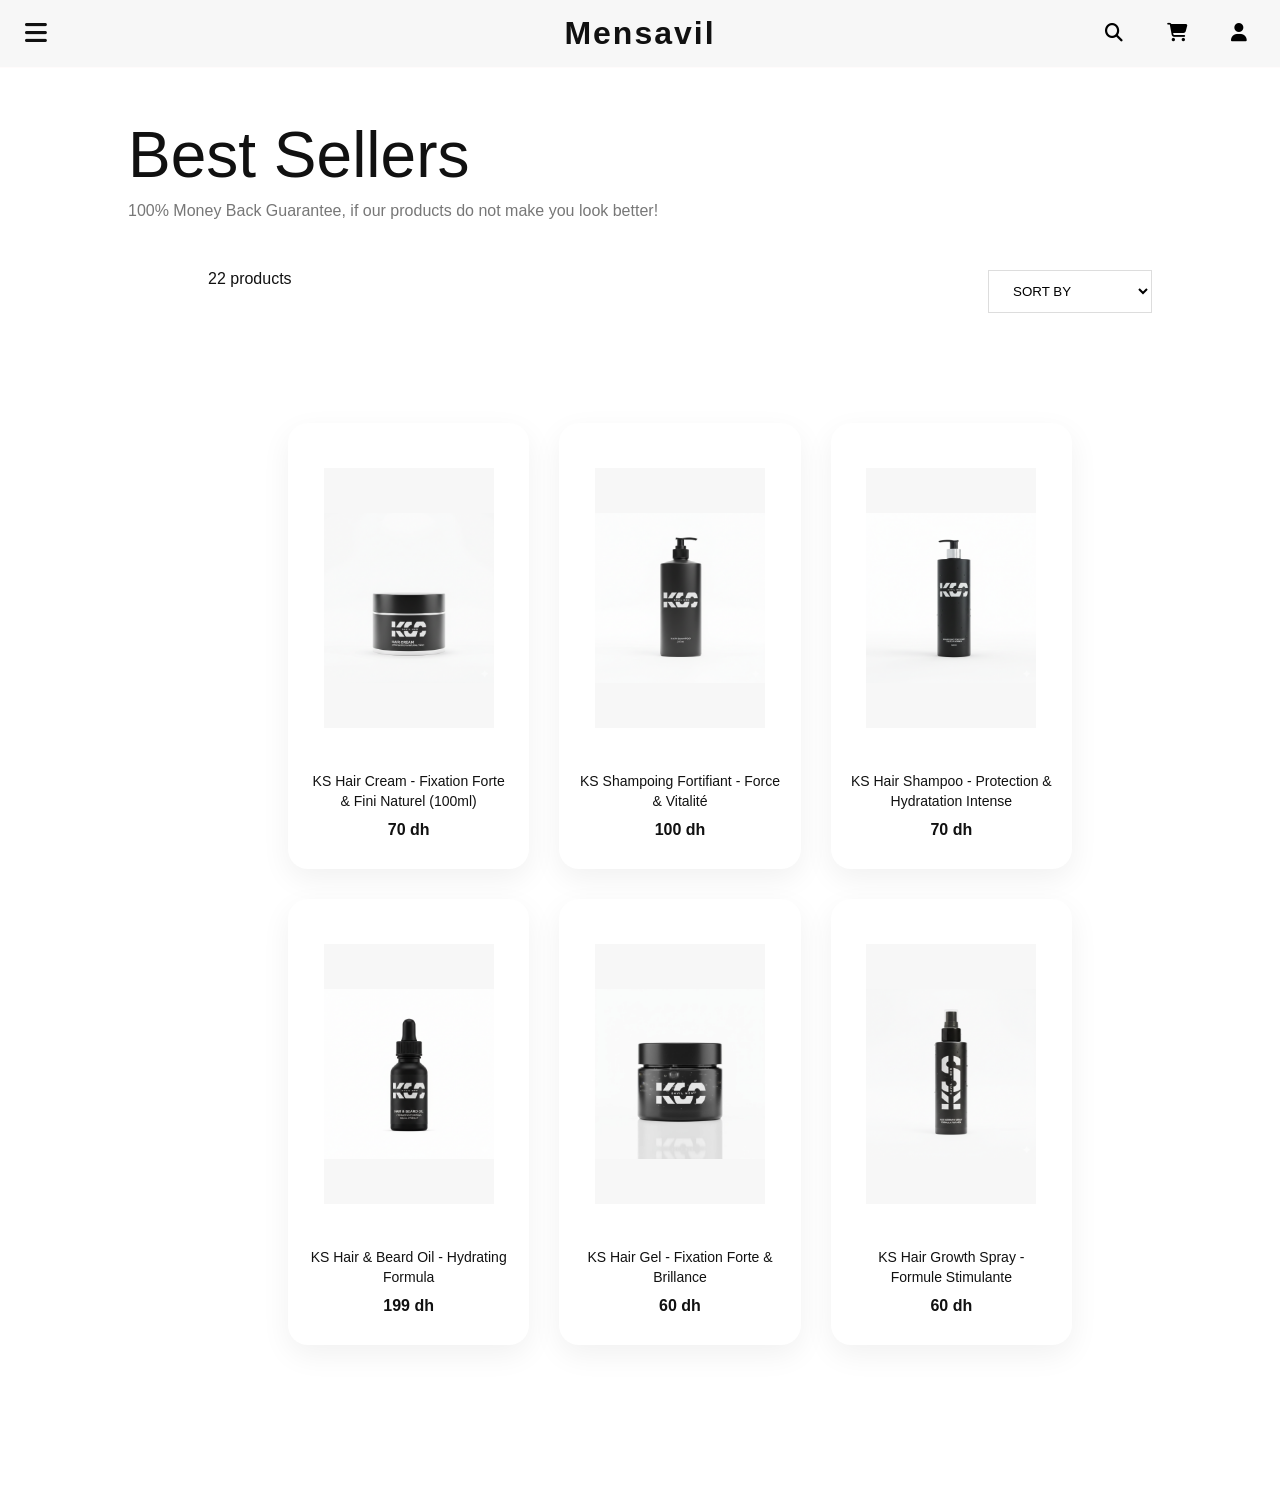
==== PRODUCTS.html @ f58c1e57 "Add files via upload" ====
<!DOCTYPE html>
<html lang="en">
<head>
    <meta charset="UTF-8">
    <meta name="viewport" content="width=device-width, initial-scale=1.0">
    <title>Mensavil</title>

    <!-- Icons -->
    <link rel="stylesheet" href="https://cdnjs.cloudflare.com/ajax/libs/font-awesome/6.5.0/css/all.min.css">
    <link rel="stylesheet" href="produit.css">
</head>
<body>

<!-- 🔝 NAVBAR -->
<header class="navbar">
    <div class="menu-icon" onclick="toggleMenu()">
        <i class="fas fa-bars"></i>
    </div>

    <h1 class="logo">Mensavil</h1>
    <!-- ICONS -->
<div class="icons">
    <button class="icon-btn" id="searchBtn">
        <i class="fas fa-search"></i>
    </button>

    <button class="icon-btn" id="cartBtn">
        <i class="fa-solid fa-cart-shopping"></i>
    </button>
    <button class="icon-btn" id="userBtn">
        <i class="fa-solid fa-user"></i>
    </button>
</div>

<!-- SEARCH OVERLAY -->
<div id="searchOverlay" class="search-overlay">
    <div class="search-content">
        <input type="text" placeholder="Search products...">
        <span id="closeSearch">✕</span>
    </div>
</div>
<!-- LOGIN MODAL -->
<div class="auth-overlay" id="authOverlay">

  <div class="auth-box">

    <h2 class="brand">MenSavil</h2>

    <h3>Sign in</h3>
    <p class="subtitle">Sign in or create an account</p>

    <!-- Google button (design only) -->
    <button class="google-btn" disabled>
      Continue with Google
    </button>

    <div class="divider">
      <span></span>
      <small>or</small>
      <span></span>
    </div>

    <input type="email" placeholder="Email">

    <button class="continue-btn">Continue</button>

    <div class="auth-footer">
      <a href="#">Privacy policy</a>
      <a href="#">Terms of service</a>
    </div>

    <span class="close-auth" id="closeAuth">&times;</span>

  </div>

<!-- CART PANEL -->
<div id="cartPanel" class="cart-panel">
    <div class="cart-header">
        <h3>Cart</h3>
        <span id="closeCart">✕</span>
    </div>

    <div class="cart-body">
        <p>Your cart is empty</p>
    </div>
</div>

</header>
    <div class="container">

<header class="top">
  <h1>Best Sellers</h1>
  <p>100% Money Back Guarantee, if our products do not make you look better!</p>
</header>

<div class="shop">

  <!-- PRODUCTS -->
  <section class="content">

    <div class="toolbar">
      <span>22 products</span>
      <select>
        <option>SORT BY</option>
        <option>Best sellers</option>
        <option>Price: low to high</option>
        <option>Price: high to low</option>
      </select>
    </div>

    <div class="products">
      
      <a href="creme.html" class="product-link">
      <div class="card" data-name="KS Hair Cream">
        <img src="creme.png">
        <h4>KS Hair Cream - Fixation Forte & Fini Naturel (100ml)</h4>
        <p class="muted"></p>
        <span class="price">70 dh</span>
      </div>
      </a>

      <a href="shampo.html" class="product-link">
      <div class="card" data-name="KS Shampoing Fortifiant">
        <img src="champo.png">
        <h4>KS Shampoing Fortifiant - Force & Vitalité</h4>
        <span class="price">100 dh</span>
      </div>
      </a>

      <a href="apres-shampo.html" class="product-link">
      <div class="card" data-name="KS Hair Shampoo">
        <img src="apres-champo.png">
        <h4>KS Hair Shampoo - Protection & Hydratation Intense </h4>
        <span class="price">70 dh</span>
      </div>
      </a>

     <a href="huil.html" class="product-link">
  <div class="card" data-name="KS Hair & Beard Oil">
    <img src="huile.png" alt="KS Hair & Beard Oil">
    <h4>KS Hair & Beard Oil - Hydrating Formula </h4>
    <span class="price">199 dh</span>
  </div>
</a>
<a href="gel.html" class="product-link">
  <div class="card" data-name="KS Hair Gel">
    <img src="gel.jpg" alt="KS Hair Gel">
    <h4>KS Hair Gel - Fixation Forte & Brillance</h4>
    <span class="price">60 dh</span>
  </div>
</a>
      <a href="spray.html" class="product-link">  
      <div class="card" data-name="KS Hair Growth Spray">
        <img src="spryt.png">
        <h4>KS Hair Growth Spray - Formule Stimulante</h4>
        <span class="price">60 dh</span>
      </div>
    </div>
    </a>
  </section>
</div>
    </div>
<script src="produit.js"></script>
</body>
</html>
---- produit.css ----
* {
    margin: 0;
    padding: 0;
    box-sizing: border-box;
    font-family: 'Helvetica Neue', Arial, sans-serif;
}

body {
    background: #fff;

}

/* 🔝 NAVBAR */
.navbar {
    display: flex;
    justify-content: space-between;
    align-items: center;
    padding: 15px 25px;
    background: #f7f7f7;
    border-bottom: 1px solid #fffbfb;
}

.logo {
    position: absolute;  
    left: 50%;           
    transform: translateX(-50%); 
    font-size: 24px;
    font-weight: 400;
    letter-spacing: 1.5px;
}


.menu-icon {
    font-size: 25px;
    cursor: pointer;
}

.icons i {
    margin-left: 18px;
    cursor: pointer;
    font-size: 18px;
}

/* 📌 SIDEBAR (STYLE LUXE) */
.sidebar {
    position: fixed;
    top: 0;
    left: -320px;
    width: 320px;
    height: 100%;
    background: #f7f7f7;
    transition: 0.4s ease;
    z-index: 1000;
    display: flex;
    flex-direction: column;
    justify-content: space-between;
}

/* OPEN */
.sidebar.open {
    left: 0;
}

/* HEADER (X button) */
.sidebar-header {
    padding: 20px;
}

.close-btn {
    font-size: 20px;
    cursor: pointer;
}

/* MENU LINKS */
.menu-links {
    display: flex;
    flex-direction: column;
}

.menu-links a {
    padding: 20px 25px;
    text-decoration: none;
    color: #222;
    font-size: 16px;
    font-weight: 300;
    letter-spacing: 0.6px;
    border-top: 1px solid #ddd;
    transition: all 0.3s ease;
}

.menu-links a:hover {
    background: #eeeeee;
    padding-left: 35px;
}

/* COUNTRY */
.country {
    padding: 15px 25px;
    border-top: 1px solid #ddd;
    font-size: 13px;
    display: flex;
    justify-content: space-between;
    align-items: center;
    color: #444;
}

/* LOGIN */
.login {
    padding: 15px 25px;
    font-size: 14px;
    display: flex;
    gap: 10px;
    align-items: center;
    color: #222;
}

/* Réseaux sociaux en bas de la sidebar */
.sidebar .social-icons {
    position: absolute;
    bottom: 20px;
    left: 0;
    width: 100%;
    display: flex;
    justify-content: space-around;
    padding: 0 10px;
}

.sidebar .social-icons a img {
    width: 24px;
    height: 24px;
    transition: transform 0.2s;
}

.sidebar .social-icons a img:hover {
    transform: scale(1.2);
}

/* 🔲 OVERLAY (fond sombre) */
#overlay {
    position: fixed;
    top: 0;
    left: 0;
    width: 100%;
    height: 100%;
    background: rgba(0,0,0,0.35);
    backdrop-filter: blur(3px);
    opacity: 0;
    visibility: hidden;
    transition: 0.3s;
}

#overlay.show {
    opacity: 1;
    visibility: visible;
}

/* 📱 RESPONSIVE */
@media (max-width: 768px) {
    .logo {
        font-size: 20px;
        
    }

    .sidebar {
        width: 280px;
    }

    .menu-links a {
        font-size: 15px;
    }
}
/* Container bottom-bar dans le menu - style ultra luxe */
.bottom-bar {
    display: flex;
    justify-content: space-between;   /* gauche, centre, droite */
    align-items: center;
    padding: 25px 35px;
     gap: 50px;   
    background: linear-gradient(180deg, #0d0d0d 0%, #1a1a1a 100%); /* dégradé sombre premium */
    border-top: 1px solid rgba(255, 255, 255, 0.1);
    border-radius: 0 0 12px 12px;
    box-shadow: 0 -5px 20px rgba(0,0,0,0.6);
    font-family: 'Poppins', sans-serif;
    margin-top: auto;
}

/* Left: Copyright */
.bottom-left {
    color: #888;               /* gris discret mais lisible */
    font-size: 13px;
    letter-spacing: 0.5px;
}

/* Social Icons */
.socials {
    display: flex;
    gap: 50px;
    justify-content: center;
    align-items: center;
}

/* Taille générale et transition */
.social-icon i {
    font-size: 24px;
    transition: all 0.4s ease;
}

/* Couleurs par défaut des applications */
.social-icon.facebook i { color: #1877f2; }   /* bleu Facebook */
.social-icon.instagram i { 
    color: #e1306c;  /* rose Instagram */
    /* Optionnel : gradient Instagram */
    background: radial-gradient(circle at 30% 107%, #fdf497 0%, #fdf497 5%, #fd5949 45%, #d6249f 60%, #285AEB 90%);
    -webkit-background-clip: text;
    -webkit-text-fill-color: transparent;
}
.social-icon.whatsapp i { color: #25D366; }    /* vert WhatsApp */
.social-icon.tiktok i { color: #141515; }      /* bleu clair TikTok */

/* Hover général - effet doré + zoom */
.social-icon:hover i {
    color: #f1c40f !important;       /* doré luxe */
    transform: scale(1.4) rotate(-5deg);
    text-shadow: 0 0 10px #f1c40f, 0 0 20px #f1c40f; /* glow doré */
}

.social-icon:hover i {
    color: #f1c40f;             /* doré vif */
    transform: rotate(-10deg) scale(1.5);  /* rotation + zoom pour effet dynamique */
    text-shadow: 0 0 10px #f1c40f, 0 0 20px #f1c40f; /* glow doré */
}

/* Container vertical */
.sidebar-bottom {
    display: flex;
    flex-direction: column;   
    align-items: center;
    gap: 40px;               /* espace entre Socials, Paiement, Copyright */
    margin-top: auto;
    padding: 25px;
    border-top: 1px solid rgba(255,255,255,0.2);
}

/* Social Icons verticales */
.socials-vertical {
    display: flex;
    flex-direction: column;   
    gap: 25px;                /* espace entre chaque icône sociale */
    align-items: center;
}

/* Logos paiement vertical */
.payment-vertical {
    display: flex;
    flex-direction: column;
    gap: 25px;                /* espace entre chaque logo de paiement */
    align-items: center;
}

/* Hover social icon */
.socials-vertical .social-icon i {
    font-size: 30px;
    transition: all 0.4s ease;
}

.socials-vertical .social-icon.facebook i { color: #1877f2; }
.socials-vertical .social-icon.instagram i { color: #e1306c; }
.socials-vertical .social-icon.whatsapp i { color: #25D366; }
.socials-vertical .social-icon.tiktok i { color: #69C9D0; }

.socials-vertical .social-icon:hover i {
    color: #f1c40f;
    transform: scale(1.5) rotate(-5deg);
    text-shadow: 0 0 10px #f1c40f, 0 0 20px #f1c40f;
}

/* Logos paiement hover */
.payment-vertical img {
    width: 45px;
    height: auto;
    filter: brightness(0);       /* noir par défaut */
    transition: all 0.4s ease;
    cursor: pointer;
}

.payment-vertical img:hover {
    filter: drop-shadow(0 0 12px #f1c40f) brightness(1.2);
    transform: scale(1.2) rotate(-5deg);
}

/* Copyright */
.sidebar-bottom .copyright {
    font-size: 13px;
    color: #ccc;
    text-align: center;
}
/* COUNTRY SELECT */
.country-select {
    border-top: 1px solid #eee;
    padding: 15px 20px;
    margin-top: 20px;
}

/* Button */
.country-btn {
    display: flex;
    justify-content: space-between;
    align-items: center;
    font-size: 13px;
    cursor: pointer;
    color: #333;
}

/* Dropdown */
.country-dropdown {
    margin-top: 10px;
    display: none;
    flex-direction: column;
    background: #fff;
    border-radius: 8px;
    box-shadow: 0 5px 20px rgba(0,0,0,0.08);
    overflow: hidden;
}

/* Items */
.country-dropdown div {
    padding: 12px 15px;
    font-size: 13px;
    cursor: pointer;
    transition: 0.3s;
}

.country-dropdown div:hover {
    background: #f5f5f5;
    padding-left: 20px;
}

/* Active */
.country-dropdown.show {
    display: flex;
}


/* ICONS */
.icons {
    display: flex;
    gap: 10px;
}

.icon-btn {
    background: none;
    border: none;
    font-size: 18px;
    cursor: pointer;
    padding: 8px;
    border-radius: 50%;
    transition: 0.3s;
}

.icon-btn:hover {
    background: rgba(0,0,0,0.05);
}

/* 🔍 SEARCH OVERLAY */
.search-overlay {
    position: fixed;
    inset: 0;
    background: rgba(255,255,255,0.98);
    display: flex;
    align-items: center;
    justify-content: center;
    transform: translateY(-100%);
    transition: 0.4s ease;
    z-index: 2000;
}

.search-overlay.active {
    transform: translateY(0);
}

.search-content {
    width: 80%;
    max-width: 600px;
    display: flex;
    align-items: center;
    border-bottom: 2px solid #000;
}

.search-content input {
    width: 100%;
    border: none;
    font-size: 20px;
    padding: 10px;
    outline: none;
}

.search-content span {
    cursor: pointer;
    font-size: 22px;
}

/* 🛒 CART PANEL */
.cart-panel {
    position: fixed;
    top: 0;
    right: -350px;
    width: 350px;
    height: 100%;
    background: #fff;
    box-shadow: -5px 0 20px rgba(0,0,0,0.1);
    transition: 0.4s ease;
    z-index: 2000;
    display: flex;
    flex-direction: column;
}

.cart-panel.active {
    right: 0;
}

.cart-header {
    display: flex;
    justify-content: space-between;
    padding: 20px;
    border-bottom: 1px solid #eee;
}

.cart-header span {
    cursor: pointer;
    font-size: 20px;
}

.cart-body {
    padding: 20px;
    font-size: 14px;
}
/* LOGIN ICON */
#loginBtn i {
    font-size: 20px;
    color: #fff;                   /* icône blanche */
    transition: all 0.4s ease;
}
#loginBtn:hover i {
    color: #f1c40f;                /* doré luxe */
    transform: scale(1.3);
    text-shadow: 0 0 10px #f1c40f, 0 0 20px #f1c40f;
}

/* LOGIN OVERLAY */
.login-overlay {
    position: fixed;
    top: 0;
    left: 0;
    width: 100%;
    height: 100%;
    background: rgba(0,0,0,0.7);
    backdrop-filter: blur(4px);
    display: flex;
    justify-content: center;
    align-items: center;
    opacity: 0;
    visibility: hidden;
    transition: 0.3s ease;
    z-index: 10000;
}

.login-overlay.active {
    opacity: 1;
    visibility: visible;
}

/* PANEL */
.login-panel {
    background: #111;
    padding: 40px;
    border-radius: 16px;
    box-shadow: 0 0 30px rgba(241,196,15,0.5);
    text-align: center;
    width: 300px;
    max-width: 90%;
}

.login-panel h2 {
    color: #f1c40f;
    margin-bottom: 20px;
    font-family: 'Poppins', sans-serif;
}

.login-panel input {
    width: 100%;
    padding: 12px;
    margin-bottom: 15px;
    border: none;
    border-radius: 8px;
    outline: none;
}

.login-panel button {
    width: 100%;
    padding: 12px;
    background: #f1c40f;
    border: none;
    border-radius: 8px;
    font-weight: bold;
    cursor: pointer;
    transition: all 0.3s ease;
}

.login-panel button:hover {
    background: #d4ac0d;
    transform: scale(1.05);
}

.close-login {
    position: absolute;
    top: 15px;
    right: 20px;
    font-size: 20px;
    cursor: pointer;
    color: #f1c40f;
}

/* =========================
   HERO IMAGE (FIXED)
========================= */
.hero {
  position: relative;
  height: 80vh;
  overflow: hidden;
}

.hero .slide {
  position: absolute;
  inset: 0;
  background-size: cover;
  background-position: center;
  background-repeat: no-repeat;
}

/* overlay pro */
.hero .slide::after {
  content: "";
  position: absolute;
  inset: 0;
  background: linear-gradient(
    to right,
    rgba(0, 0, 0, 0.6),
    rgba(0, 0, 0, 0.2)
  );
  z-index: 1;
}

.hero .content {
  position: relative;
  z-index: 2;
  max-width: 450px;
  padding-left: 80px;
  color: #fff;
}

.hero h1 {
  font-size: 56px;
  margin-bottom: 20px;
}

.hero p {
  line-height: 1.7;
  opacity: 0.9;
}

.hero button {
  margin-top: 25px;
  padding: 14px 40px;
  border: none;
  background: #fff;
  color: #000;
  cursor: pointer;
}

/* =========================
   CONTACT SECTION (PRO)
========================= */
.contact-section {
  padding: 100px 80px;
}

.contact-container {
  display: flex;
  justify-content: space-between;
  gap: 80px;
}

.contact-form {
  width: 60%;
}

.contact-form h2 {
  font-size: 36px;
  margin-bottom: 40px;
}

.contact-form input,
.contact-form textarea {
  width: 100%;
  padding: 18px;
  margin-bottom: 20px;
  border: 1px solid #ccc;
  outline: none;
}

.contact-form textarea {
  height: 150px;
}

.contact-form button {
  background: #000;
  color: #fff;
  border: none;
  padding: 16px 60px;
  cursor: pointer;
}

.captcha {
  margin-top: 20px;
  font-size: 13px;
  color: #777;
}

.contact-info {
  width: 30%;
}

.contact-info h4 {
  margin-bottom: 10px;
}

/* =========================
   RESPONSIVE
========================= */
@media (max-width: 900px) {
  .menu {
    flex-wrap: wrap;
    gap: 20px;
  }

  .hero .content {
    padding-left: 40px;
  }

  .contact-container {
    flex-direction: column;
  }

  .contact-form,
  .contact-info {
    width: 100%;
  }
}
.hero .slide {
  transform: none !important;
  animation: none !important;
}

.hero .content {
  position: absolute;
  top: 50%;
  left: 50%;
  transform: translate(-50%, -50%);
  text-align: center;
  width: 90%;
  max-width: 600px;
}

.hero .content h1,
.hero .content p,
.hero .content button {
  opacity: 0;
  transform: translateY(30px);
  animation: textReveal 1s ease forwards;
}

.hero .content h1 {
  animation-delay: 0.2s;
}

.hero .content p {
  animation-delay: 0.5s;
}

.hero .content button {
  animation-delay: 0.8s;
  transition: all 0.3s ease;
}

.hero .content button {
  background: #1c1f23; 
  color: #fff;         
  border: none;
  padding: 10px 25px;
  font-size: 16px;
  cursor: pointer;
  transition: transform 0.3s ease; 
}

.hero .content button:hover {
  transform: translateY(-2px); 
}

@keyframes textReveal {
  from {
    opacity: 0;
    transform: translateY(30px);
  }
  to {
    opacity: 1;
    transform: translateY(0);
  }
}

*{
  box-sizing:border-box;
  font-family:'Inter',sans-serif;
}
body{
  margin:0;
  background:#fff;
  color:#111;
}

/* HEADER */
.top{
  padding:50px 10%;
}
.top h1{
  font-size:64px;
  margin-bottom:10px;
  font-weight:500;
}
.top p{
  color:#777;
}

/* LAYOUT */
.shop{
  display:flex;
  padding:0 10% 80px;
}

/* CONTENT */
.content{
  flex:1;
  padding-left:80px;
}

/* TOOLBAR */
.toolbar{
  display:flex;
  justify-content:space-between;
  margin-bottom:50px;
}
.toolbar select{
  padding:12px 20px;
  border:1px solid #ddd;
  background:white;
}

/* GRID */
.products{
  display:grid;
  grid-template-columns:repeat(4,1fr);
  gap:50px;
}

.card{
  text-align:center;
  position:relative;
}
.card img{
  width:100%;
  height:260px;
  object-fit:contain;
  background:#f7f7f7;
}
.card h4{
  margin:15px 0 5px;
  font-weight:400;
}
.muted{
  color:#888;
  font-size:13px;
}
.price{
  font-weight:600;
}
.old{
  text-decoration:line-through;
  color:#999;
  margin-right:8px;
}
.new{
  color:#b00000;
  font-weight:600;
}

/* BADGE */
.badge{
  position:absolute;
  top:15px;
  left:15px;
  background:#000;
  color:#fff;
  padding:6px 12px;
  font-size:12px;
}

/* RESPONSIVE */
@media(max-width:900px){
  .shop{
    flex-direction:column;
    padding:0 5%;
  }
  .filters{
    width:100%;
    margin-bottom:40px;
  }
  .content{
    padding-left:0;
  }
  .products{
    grid-template-columns:repeat(2,1fr);
  }
  .top h1{
    font-size:42px;
  }
}
.products{
    display:grid;
    grid-template-columns:repeat(auto-fit,minmax(220px,1fr));
    gap:30px;
    padding:60px 80px;
}

/* Card design */
.card{
    background:white;
    padding:25px 20px 30px;
    border-radius:20px;
    position:relative;
    text-align:center;
    box-shadow:0 10px 30px rgba(0,0,0,.06);
    overflow:hidden;
    cursor:pointer;
    transition:.5s cubic-bezier(.19,1,.22,1);
}

/* hover effect */
.card:hover{
    transform:translateY(-12px) scale(1.02);
    box-shadow:0 25px 60px rgba(0,0,0,.18);
}

/* product image */
.card img{
    width:100%;
    max-width:170px;
    margin:20px auto;
    transition:.6s ease;
}

.card:hover img{
    transform:scale(1.15) rotate(-2deg);
}

/* title */
.card h4{
    font-size:14px;
    margin:20px 0 10px;
    line-height:1.4;
}

/* price */
.price,.new{
    display:block;
    font-weight:600;
    margin-top:10px;
    font-size:16px;
}

.old{
    text-decoration:line-through;
    opacity:.4;
    font-size:13px;
}

/* badge */
.badge{
    position:absolute;
    top:15px;
    left:-40px;
    background:#000;
    color:white;
    font-size:11px;
    padding:6px 50px;
    transform:rotate(-45deg);
    letter-spacing:1px;
    animation:pulse 2s infinite;
}

/* glow hover */
.card::before{
    content:"";
    position:absolute;
    inset:0;
    background:radial-gradient(circle at top,rgba(255,255,255,.7),transparent 60%);
    opacity:0;
    transition:.5s;
}

.card:hover::before{
    opacity:1;
}

/* animation badge */
@keyframes pulse{
    0%{opacity:.6}
    50%{opacity:1}
    100%{opacity:.6}
}
.product-link{
  text-decoration:none;
  color:inherit;
  display:block;
}

.card{
  cursor:pointer;
}
/* OVERLAY */
.search-overlay {
  position: fixed;
  inset: 0;
  background: rgba(0,0,0,.35);
  backdrop-filter: blur(6px);
  display: none;
  z-index: 9999;
}

.search-overlay.active {
  display: block;
}

/* SEARCH BAR */
.search-bar {
  background: #f3f3f3;
  max-width: 900px;
  margin: 30px auto;
  padding: 18px 22px;
  border-radius: 14px;
  display: flex;
  align-items: center;
  gap: 15px;
}

.search-bar i {
  font-size: 18px;
  opacity: .6;
}

.search-bar input {
  flex: 1;
  border: none;
  background: transparent;
  font-size: 18px;
  outline: none;
}

.close-search {
  font-size: 22px;
  cursor: pointer;
  opacity: .6;
}

/* RESULTS */
.search-results {
  max-width: 1200px;
  margin: 40px auto;
  padding: 0 20px;
  display: grid;
  grid-template-columns: repeat(auto-fill, minmax(220px,1fr));
  gap: 20px;
}
/* ===== LUXURY OVERLAY ===== */
.auth-overlay {
  position: fixed;
  inset: 0;
  background: rgba(10,10,10,.65);
  backdrop-filter: blur(14px);
  display: none;
  align-items: center;
  justify-content: center;
  z-index: 99999;
}

.auth-overlay.active {
  display: flex;
}

/* ===== CARD ===== */
.auth-box {
  width: 440px;
  background: #0e0e0e;
  color: #fff;
  padding: 42px;
  border-radius: 22px;
  box-shadow: 0 40px 120px rgba(0,0,0,.6);
  position: relative;
  font-family: 'Poppins', sans-serif;
}

/* ===== BRAND ===== */
.auth-box .brand {
  font-size: 13px;
  letter-spacing: 4px;
  text-transform: uppercase;
  opacity: .6;
  margin-bottom: 25px;
}

/* ===== TITLES ===== */
.auth-box h3 {
  font-size: 26px;
  font-weight: 500;
  margin-bottom: 6px;
}

.auth-box .subtitle {
  font-size: 14px;
  color: #aaa;
  margin-bottom: 32px;
}

/* ===== GOOGLE BTN ===== */
.google-btn {
  width: 100%;
  padding: 15px;
  border-radius: 14px;
  border: 1px solid #222;
  background: linear-gradient(135deg,#111,#000);
  color: #fff;
  font-size: 14px;
  cursor: not-allowed;
  margin-bottom: 30px;
}

/* ===== DIVIDER ===== */
.divider {
  display: flex;
  align-items: center;
  gap: 14px;
  margin-bottom: 30px;
}

.divider span {
  flex: 1;
  height: 1px;
  background: #222;
}

.divider small {
  font-size: 11px;
  letter-spacing: 2px;
  color: #666;
}

/* ===== INPUT ===== */
.auth-box input {
  width: 100%;
  padding: 16px;
  background: transparent;
  border: none;
  border-bottom: 1px solid #333;
  color: #fff;
  font-size: 15px;
  margin-bottom: 34px;
  outline: none;
}

.auth-box input::placeholder {
  color: #666;
}

.auth-box input:focus {
  border-color: #fff;
}

/* ===== CONTINUE BTN ===== */
.continue-btn {
  width: 100%;
  padding: 16px;
  border-radius: 30px;
  border: none;
  background: linear-gradient(135deg,#ffffff,#cfcfcf);
  color: #000;
  font-size: 14px;
  font-weight: 600;
  letter-spacing: 1px;
  cursor: pointer;
  transition: .3s ease;
}

.continue-btn:hover {
  transform: translateY(-2px);
  box-shadow: 0 15px 40px rgba(255,255,255,.15);
}

/* ===== FOOTER ===== */
.auth-footer {
  display: flex;
  justify-content: center;
  gap: 20px;
  margin-top: 34px;
  font-size: 12px;
}

.auth-footer a {
  color: #777;
  text-decoration: none;
}

.auth-footer a:hover {
  color: #fff;
}

/* ===== CLOSE ===== */
.close-auth {
  position: absolute;
  top: 18px;
  right: 22px;
  font-size: 26px;
  color: #777;
  cursor: pointer;
}

.close-auth:hover {
  color: #fff;
}
* {
  margin: 0;
  padding: 0;
  box-sizing: border-box;
  font-family: "Poppins", sans-serif;
}

body {
  background: #fff;
  color: #111;
}

/* =========================
   HEADER
========================= */
.top-header {
  display: flex;
  justify-content: space-between;
  align-items: center;
  padding: 20px 60px;
  border-bottom: 1px solid #eee;
}

.logo {
  font-size: 32px;
  font-weight: 600;
  letter-spacing: 2px;
}

.right i {
  margin-left: 25px;
  font-size: 18px;
  cursor: pointer;
  transition: 0.3s;
}
.right i:hover {
  transform: scale(1.1);
}

/* =========================
   COUNTRY SELECT
========================= */
.country-select {
  position: relative;
  font-size: 13px;
}

.country-btn {
  display: flex;
  align-items: center;
  gap: 10px;
  padding: 8px 14px;
  background: #fff;
  border-radius: 30px;
  cursor: pointer;
  box-shadow: 0 6px 20px rgba(0, 0, 0, 0.12);
}

.country-dropdown {
  position: absolute;
  top: 45px;
  left: 0;
  width: 220px;
  background: #fff;
  border-radius: 12px;
  box-shadow: 0 15px 40px rgba(0, 0, 0, 0.15);
  display: none;
  z-index: 100;
}

.country-dropdown.show {
  display: block;
}

#countrySearch {
  width: 100%;
  padding: 12px;
  border: none;
  border-bottom: 1px solid #eee;
}

.country-item {
  padding: 10px 14px;
  display: flex;
  justify-content: space-between;
  cursor: pointer;
}
.country-item:hover {
  background: #f5f5f5;
}
/* =========================
   MENU
========================= */
.menu {
  display: flex;
  justify-content: center;
  gap: 40px;
  padding: 18px 0;
}

.menu a {
  text-decoration: none;
  font-size: 13px;
  letter-spacing: 2px;
  color: #111;
  position: relative;
}

.menu a::after {
  content: "";
  position: absolute;
  left: 0;
  bottom: -6px;
  width: 0;
  height: 2px;
  background: #000;
  transition: 0.3s;
}

.menu a:hover::after,
.menu .active::after {
  width: 100%;
}
*{
  box-sizing:border-box;
  font-family:'Inter',sans-serif;
}
body{
  margin:0;
  background:#fff;
  color:#111;
}

/* HEADER */
.top{
  padding:50px 10%;
}
.top h1{
  font-size:64px;
  margin-bottom:10px;
  font-weight:500;
}
.top p{
  color:#777;
}

/* LAYOUT */
.shop{
  display:flex;
  padding:0 10% 80px;
}

/* CONTENT */
.content{
  flex:1;
  padding-left:80px;
}

/* TOOLBAR */
.toolbar{
  display:flex;
  justify-content:space-between;
  margin-bottom:50px;
}
.toolbar select{
  padding:12px 20px;
  border:1px solid #ddd;
  background:white;
}

/* GRID */
.products{
  display:grid;
  grid-template-columns:repeat(4,1fr);
  gap:50px;
}

.card{
  text-align:center;
  position:relative;
}
.card img{
  width:100%;
  height:260px;
  object-fit:contain;
  background:#f7f7f7;
}
.card h4{
  margin:15px 0 5px;
  font-weight:400;
}
.muted{
  color:#888;
  font-size:13px;
}
.price{
  font-weight:600;
}
.old{
  text-decoration:line-through;
  color:#999;
  margin-right:8px;
}
.new{
  color:#b00000;
  font-weight:600;
}

/* BADGE */
.badge{
  position:absolute;
  top:15px;
  left:15px;
  background:#000;
  color:#fff;
  padding:6px 12px;
  font-size:12px;
}

/* RESPONSIVE */
@media(max-width:900px){
  .shop{
    flex-direction:column;
    padding:0 5%;
  }
  .filters{
    width:100%;
    margin-bottom:40px;
  }
  .content{
    padding-left:0;
  }
  .products{
    grid-template-columns:repeat(2,1fr);
  }
  .top h1{
    font-size:42px;
  }
}
.products{
    display:grid;
    grid-template-columns:repeat(auto-fit,minmax(220px,1fr));
    gap:30px;
    padding:60px 80px;
}

/* Card design */
.card{
    background:white;
    padding:25px 20px 30px;
    border-radius:20px;
    position:relative;
    text-align:center;
    box-shadow:0 10px 30px rgba(0,0,0,.06);
    overflow:hidden;
    cursor:pointer;
    transition:.5s cubic-bezier(.19,1,.22,1);
}

/* hover effect */
.card:hover{
    transform:translateY(-12px) scale(1.02);
    box-shadow:0 25px 60px rgba(0,0,0,.18);
}

/* product image */
.card img{
    width:100%;
    max-width:170px;
    margin:20px auto;
    transition:.6s ease;
}

.card:hover img{
    transform:scale(1.15) rotate(-2deg);
}

/* title */
.card h4{
    font-size:14px;
    margin:20px 0 10px;
    line-height:1.4;
}

/* price */
.price,.new{
    display:block;
    font-weight:600;
    margin-top:10px;
    font-size:16px;
}

.old{
    text-decoration:line-through;
    opacity:.4;
    font-size:13px;
}

/* badge */
.badge{
    position:absolute;
    top:15px;
    left:-40px;
    background:#000;
    color:white;
    font-size:11px;
    padding:6px 50px;
    transform:rotate(-45deg);
    letter-spacing:1px;
    animation:pulse 2s infinite;
}

/* glow hover */
.card::before{
    content:"";
    position:absolute;
    inset:0;
    background:radial-gradient(circle at top,rgba(255,255,255,.7),transparent 60%);
    opacity:0;
    transition:.5s;
}

.card:hover::before{
    opacity:1;
}

/* animation badge */
@keyframes pulse{
    0%{opacity:.6}
    50%{opacity:1}
    100%{opacity:.6}
}
@media (max-width: 768px) {
  .products {
    grid-template-columns: repeat(2, 1fr);
    gap: 15px;
  }

  .card {
    padding: 12px;
  }

  .card img {
    height: 160px;
  }

  .card h4 {
    font-size: 13px;
  }

  .price, .new {
    font-size: 14px;
  }
}
/* ===== RESPONSIVE MOBILE ===== */
@media (max-width: 768px) {

  .shop{
    padding:0 5%;
  }

  .products{
    grid-template-columns: repeat(2, 1fr); /* 2 produits par ligne */
    gap:15px;
    padding:30px 10px;
  }

  .card{
    padding:12px;
  }

  .card img{
    height:160px;
  }

  .card h4{
    font-size:13px;
  }

  .price,
  .new{
    font-size:14px;
  }

}
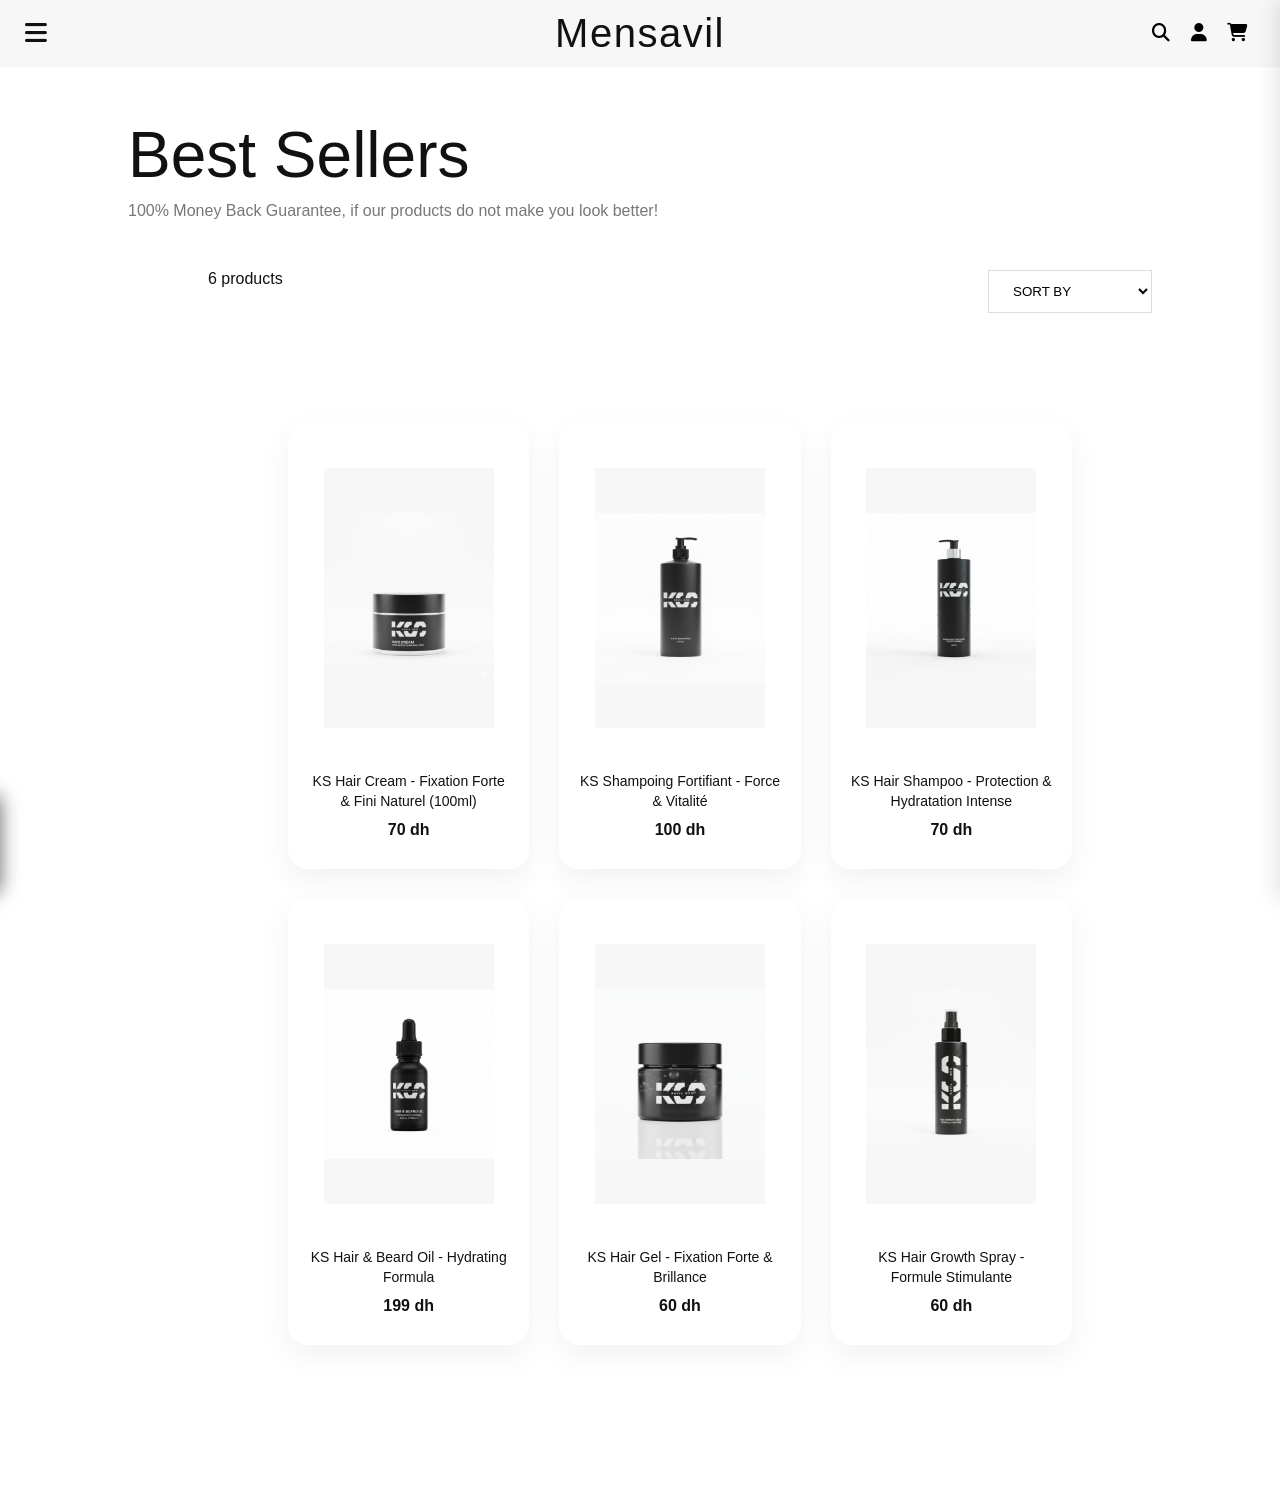
==== commit 0cd5f855: "Add files via upload" ====
--- a/PRODUCTS.html
+++ b/PRODUCTS.html
@@ -19,16 +19,17 @@
 
     <h1 class="logo">Mensavil</h1>
     <!-- ICONS -->
-<div class="icons">
+<div class="search-container">
     <button class="icon-btn" id="searchBtn">
         <i class="fas fa-search"></i>
     </button>
 
+    <button class="icon-btn" id="loginBtn">
+        <i class="fas fa-user"></i>
+    </button>
+
     <button class="icon-btn" id="cartBtn">
         <i class="fa-solid fa-cart-shopping"></i>
-    </button>
-    <button class="icon-btn" id="userBtn">
-        <i class="fa-solid fa-user"></i>
     </button>
 </div>
 
@@ -39,39 +40,6 @@
         <span id="closeSearch">✕</span>
     </div>
 </div>
-<!-- LOGIN MODAL -->
-<div class="auth-overlay" id="authOverlay">
-
-  <div class="auth-box">
-
-    <h2 class="brand">MenSavil</h2>
-
-    <h3>Sign in</h3>
-    <p class="subtitle">Sign in or create an account</p>
-
-    <!-- Google button (design only) -->
-    <button class="google-btn" disabled>
-      Continue with Google
-    </button>
-
-    <div class="divider">
-      <span></span>
-      <small>or</small>
-      <span></span>
-    </div>
-
-    <input type="email" placeholder="Email">
-
-    <button class="continue-btn">Continue</button>
-
-    <div class="auth-footer">
-      <a href="#">Privacy policy</a>
-      <a href="#">Terms of service</a>
-    </div>
-
-    <span class="close-auth" id="closeAuth">&times;</span>
-
-  </div>
 
 <!-- CART PANEL -->
 <div id="cartPanel" class="cart-panel">
@@ -84,8 +52,89 @@
         <p>Your cart is empty</p>
     </div>
 </div>
-
+<!-- Overlay / Modal -->
+<div id="loginOverlay" class="overlay">
+    <div class="overlay-content">
+        <span id="closeOverlay" class="close-btn">&times;</span>
+        <h2>Connexion</h2>
+        <input type="text" placeholder="Email">
+        <input type="password" placeholder="Mot de passe">
+        <button class="submit-btn">Se connecter</button>
+    </div>
+</div>
 </header>
+<!-- 📌 SIDEBAR MENU LUXE -->
+<div id="sidebar" class="sidebar">
+
+    <!-- Top (close button) -->
+    <div class="sidebar-header">
+        <span class="close-btn" onclick="toggleMenu()">
+            <i class="fas fa-times"></i>
+        </span>
+    </div>
+
+    <!-- Menu links -->
+    <div class="menu-links">
+        <a href="index.html">Home</a>
+        <a href="PRODUCTS.html">Products</a>
+        <a href="TUTORIALS.html">Tutorials</a>
+        <a href="MANAGE-SUBSCRIPTION.html">Manage Subscription</a>
+        <a href="CONTACT-US.html">Contact Us</a>
+    </div>
+
+    <!-- Country -->
+<div class="country-select">
+    <div class="country-btn" onclick="toggleCountry()">
+        🌍 MOROCCO (MAD د.م)
+        <i class="fas fa-chevron-down"></i>
+    </div>
+
+    <div id="countryDropdown" class="country-dropdown">
+        <div onclick="selectCountry('Morocco (MAD د.م)')">🇲🇦 Morocco (MAD)</div>
+        <div onclick="selectCountry('France (EUR €)')">🇫🇷 France (EUR)</div>
+        <div onclick="selectCountry('USA (USD $)')">🇺🇸 USA (USD)</div>
+        <div onclick="selectCountry('Spain (EUR €)')">🇪🇸 Spain (EUR)</div>
+        <div onclick="selectCountry('UAE (AED د.إ)')">🇦🇪 UAE (AED)</div>
+    </div>
+</div>
+
+    <!-- Login -->
+    <div class="login">
+        <i class="far fa-user"></i>
+        <span>Log in</span>
+    </div>
+      <!-- Center: Social Media -->
+    <div class="socials">
+        <a href="https://www.facebook.com/share/1CTE4tAxzr/?mibextid=wwXIfr" target="_blank" class="social-icon facebook">
+            <i class="fab fa-facebook-f"></i>
+        </a>
+        <a href="https://www.instagram.com/savilmen?igsh=MWd6aDZpbG5mamI0bw%3D%3D&utm_source=qr" target="_blank" class="social-icon instagram">
+            <i class="fab fa-instagram"></i>
+        </a>
+        <a href="https://www.whatsapp.com" target="_blank" class="social-icon whatsapp">
+            <i class="fab fa-whatsapp"></i>
+        </a>
+        <a href="https://www.tiktok.com/@mensavil7" target="_blank" class="social-icon tiktok">
+            <i class="fab fa-tiktok"></i>
+        </a>
+    </div>
+<!-- Footer / Bottom Menu -->
+<div class="bottom-bar">
+
+    <!-- Left: Copyright -->
+ <footer>
+  <div class="scroll-container">
+    <p class="scroll-text">
+      © 2026 MenSavil — Tous droits réservés • Produits cosmétiques premium
+    </p>
+  </div>
+ </footer>
+</div>
+</div>
+<!-- Overlay -->
+<div id="overlay" onclick="toggleMenu()"></div>
+
+<body>
     <div class="container">
 
 <header class="top">
@@ -99,7 +148,7 @@
   <section class="content">
 
     <div class="toolbar">
-      <span>22 products</span>
+      <span>6 products</span>
       <select>
         <option>SORT BY</option>
         <option>Best sellers</option>
@@ -160,6 +209,7 @@
   </section>
 </div>
     </div>
+</body>
 <script src="produit.js"></script>
 </body>
 </html>
--- a/produit.css
+++ b/produit.css
@@ -25,9 +25,10 @@
     position: absolute;  
     left: 50%;           
     transform: translateX(-50%); 
-    font-size: 24px;
-    font-weight: 400;
+    font-size: 40px;
+    font-weight: 200;
     letter-spacing: 1.5px;
+
 }
 
 
@@ -277,7 +278,7 @@
 
 /* Logos paiement hover */
 .payment-vertical img {
-    width: 45px;
+    width: 30px;
     height: auto;
     filter: brightness(0);       /* noir par défaut */
     transition: all 0.4s ease;
@@ -289,12 +290,38 @@
     transform: scale(1.2) rotate(-5deg);
 }
 
-/* Copyright */
-.sidebar-bottom .copyright {
-    font-size: 13px;
-    color: #ccc;
-    text-align: center;
-}
+footer {
+  background: #111;
+  padding: 15px 0;
+  overflow: hidden;
+}
+
+/* Container */
+.scroll-container {
+  width: 100%;
+  overflow: hidden;
+  white-space: nowrap;
+}
+
+/* Texte animé */
+.scroll-text {
+  display: inline-block;
+  color: #c5a47e;
+  font-size: 14px;
+  padding-left: 100%;
+  animation: scrollLeft 20s linear infinite;
+}
+
+/* Animation */
+@keyframes scrollLeft {
+  0% {
+    transform: translateX(0%);
+  }
+  100% {
+    transform: translateX(-100%);
+  }
+}
+
 /* COUNTRY SELECT */
 .country-select {
     border-top: 1px solid #eee;
@@ -435,90 +462,94 @@
     padding: 20px;
     font-size: 14px;
 }
-/* LOGIN ICON */
-#loginBtn i {
-    font-size: 20px;
-    color: #fff;                   /* icône blanche */
-    transition: all 0.4s ease;
-}
-#loginBtn:hover i {
-    color: #f1c40f;                /* doré luxe */
-    transform: scale(1.3);
-    text-shadow: 0 0 10px #f1c40f, 0 0 20px #f1c40f;
-}
-
-/* LOGIN OVERLAY */
-.login-overlay {
+
+/* Overlay général */
+.overlay {
     position: fixed;
     top: 0;
     left: 0;
     width: 100%;
     height: 100%;
-    background: rgba(0,0,0,0.7);
-    backdrop-filter: blur(4px);
-    display: flex;
+    background: rgba(0,0,0,0.85); /* fond très sombre semi-transparent */
+    display: none; /* caché par défaut */
     justify-content: center;
     align-items: center;
+    z-index: 1000;
+    backdrop-filter: blur(4px); /* effet flou derrière */
+    transition: opacity 0.4s ease;
+}
+
+/* Contenu du modal */
+.overlay-content {
+    background: #1c1c1c; /* noir luxe */
+    padding: 40px 30px;
+    border-radius: 15px;
+    width: 380px;
+    max-width: 90%;
+    text-align: center;
+    box-shadow: 0 15px 30px rgba(0,0,0,0.7);
+    color: #fff;
+    transform: scale(0.8);
     opacity: 0;
-    visibility: hidden;
-    transition: 0.3s ease;
-    z-index: 10000;
-}
-
-.login-overlay.active {
+    transition: all 0.4s ease;
+}
+
+/* Quand l'overlay est visible */
+.overlay.show .overlay-content {
+    transform: scale(1);
     opacity: 1;
-    visibility: visible;
-}
-
-/* PANEL */
-.login-panel {
-    background: #111;
-    padding: 40px;
-    border-radius: 16px;
-    box-shadow: 0 0 30px rgba(241,196,15,0.5);
-    text-align: center;
-    width: 300px;
-    max-width: 90%;
-}
-
-.login-panel h2 {
-    color: #f1c40f;
-    margin-bottom: 20px;
-    font-family: 'Poppins', sans-serif;
-}
-
-.login-panel input {
-    width: 100%;
-    padding: 12px;
-    margin-bottom: 15px;
-    border: none;
-    border-radius: 8px;
-    outline: none;
-}
-
-.login-panel button {
-    width: 100%;
-    padding: 12px;
-    background: #f1c40f;
-    border: none;
-    border-radius: 8px;
-    font-weight: bold;
-    cursor: pointer;
-    transition: all 0.3s ease;
-}
-
-.login-panel button:hover {
-    background: #d4ac0d;
-    transform: scale(1.05);
-}
-
-.close-login {
+}
+
+/* Bouton fermer */
+.close-btn {
     position: absolute;
     top: 15px;
     right: 20px;
-    font-size: 20px;
+    font-size: 28px;
     cursor: pointer;
-    color: #f1c40f;
+    color: #fff;
+    transition: color 0.3s;
+}
+
+.close-btn:hover {
+    color: #200b47; /* accent luxe */
+}
+
+/* Inputs */
+.overlay-content input {
+    width: 85%;
+    padding: 12px 15px;
+    margin: 12px 0;
+    border: 1px solid #444;
+    border-radius: 8px;
+    outline: none;
+    background: #2c2c2c;
+    color: #fff;
+    font-size: 16px;
+    transition: border 0.3s;
+}
+
+.overlay-content input:focus {
+    border: 1px solid #14103c; /* accent luxe au focus */
+}
+
+/* Bouton submit */
+.submit-btn {
+    padding: 12px 25px;
+    margin-top: 15px;
+    background: #08054b; /* couleur luxe type or/orangé */
+    color: #fff;
+    border: none;
+    border-radius: 8px;
+    font-size: 16px;
+    font-weight: bold;
+    cursor: pointer;
+    transition: background 0.3s, transform 0.2s;
+}
+
+.submit-btn:hover {
+    background: #e68a00;
+    transform: scale(1.05);
 }
 
 /* =========================
@@ -578,262 +609,7 @@
   cursor: pointer;
 }
 
-/* =========================
-   CONTACT SECTION (PRO)
-========================= */
-.contact-section {
-  padding: 100px 80px;
-}
-
-.contact-container {
-  display: flex;
-  justify-content: space-between;
-  gap: 80px;
-}
-
-.contact-form {
-  width: 60%;
-}
-
-.contact-form h2 {
-  font-size: 36px;
-  margin-bottom: 40px;
-}
-
-.contact-form input,
-.contact-form textarea {
-  width: 100%;
-  padding: 18px;
-  margin-bottom: 20px;
-  border: 1px solid #ccc;
-  outline: none;
-}
-
-.contact-form textarea {
-  height: 150px;
-}
-
-.contact-form button {
-  background: #000;
-  color: #fff;
-  border: none;
-  padding: 16px 60px;
-  cursor: pointer;
-}
-
-.captcha {
-  margin-top: 20px;
-  font-size: 13px;
-  color: #777;
-}
-
-.contact-info {
-  width: 30%;
-}
-
-.contact-info h4 {
-  margin-bottom: 10px;
-}
-
-/* =========================
-   RESPONSIVE
-========================= */
-@media (max-width: 900px) {
-  .menu {
-    flex-wrap: wrap;
-    gap: 20px;
-  }
-
-  .hero .content {
-    padding-left: 40px;
-  }
-
-  .contact-container {
-    flex-direction: column;
-  }
-
-  .contact-form,
-  .contact-info {
-    width: 100%;
-  }
-}
-.hero .slide {
-  transform: none !important;
-  animation: none !important;
-}
-
-.hero .content {
-  position: absolute;
-  top: 50%;
-  left: 50%;
-  transform: translate(-50%, -50%);
-  text-align: center;
-  width: 90%;
-  max-width: 600px;
-}
-
-.hero .content h1,
-.hero .content p,
-.hero .content button {
-  opacity: 0;
-  transform: translateY(30px);
-  animation: textReveal 1s ease forwards;
-}
-
-.hero .content h1 {
-  animation-delay: 0.2s;
-}
-
-.hero .content p {
-  animation-delay: 0.5s;
-}
-
-.hero .content button {
-  animation-delay: 0.8s;
-  transition: all 0.3s ease;
-}
-
-.hero .content button {
-  background: #1c1f23; 
-  color: #fff;         
-  border: none;
-  padding: 10px 25px;
-  font-size: 16px;
-  cursor: pointer;
-  transition: transform 0.3s ease; 
-}
-
-.hero .content button:hover {
-  transform: translateY(-2px); 
-}
-
-@keyframes textReveal {
-  from {
-    opacity: 0;
-    transform: translateY(30px);
-  }
-  to {
-    opacity: 1;
-    transform: translateY(0);
-  }
-}
-
-*{
-  box-sizing:border-box;
-  font-family:'Inter',sans-serif;
-}
-body{
-  margin:0;
-  background:#fff;
-  color:#111;
-}
-
-/* HEADER */
-.top{
-  padding:50px 10%;
-}
-.top h1{
-  font-size:64px;
-  margin-bottom:10px;
-  font-weight:500;
-}
-.top p{
-  color:#777;
-}
-
-/* LAYOUT */
-.shop{
-  display:flex;
-  padding:0 10% 80px;
-}
-
-/* CONTENT */
-.content{
-  flex:1;
-  padding-left:80px;
-}
-
-/* TOOLBAR */
-.toolbar{
-  display:flex;
-  justify-content:space-between;
-  margin-bottom:50px;
-}
-.toolbar select{
-  padding:12px 20px;
-  border:1px solid #ddd;
-  background:white;
-}
-
-/* GRID */
-.products{
-  display:grid;
-  grid-template-columns:repeat(4,1fr);
-  gap:50px;
-}
-
-.card{
-  text-align:center;
-  position:relative;
-}
-.card img{
-  width:100%;
-  height:260px;
-  object-fit:contain;
-  background:#f7f7f7;
-}
-.card h4{
-  margin:15px 0 5px;
-  font-weight:400;
-}
-.muted{
-  color:#888;
-  font-size:13px;
-}
-.price{
-  font-weight:600;
-}
-.old{
-  text-decoration:line-through;
-  color:#999;
-  margin-right:8px;
-}
-.new{
-  color:#b00000;
-  font-weight:600;
-}
-
-/* BADGE */
-.badge{
-  position:absolute;
-  top:15px;
-  left:15px;
-  background:#000;
-  color:#fff;
-  padding:6px 12px;
-  font-size:12px;
-}
-
-/* RESPONSIVE */
-@media(max-width:900px){
-  .shop{
-    flex-direction:column;
-    padding:0 5%;
-  }
-  .filters{
-    width:100%;
-    margin-bottom:40px;
-  }
-  .content{
-    padding-left:0;
-  }
-  .products{
-    grid-template-columns:repeat(2,1fr);
-  }
-  .top h1{
-    font-size:42px;
-  }
-}
+
 .products{
     display:grid;
     grid-template-columns:repeat(auto-fit,minmax(220px,1fr));
@@ -950,128 +726,7 @@
   display: block;
 }
 
-/* SEARCH BAR */
-.search-bar {
-  background: #f3f3f3;
-  max-width: 900px;
-  margin: 30px auto;
-  padding: 18px 22px;
-  border-radius: 14px;
-  display: flex;
-  align-items: center;
-  gap: 15px;
-}
-
-.search-bar i {
-  font-size: 18px;
-  opacity: .6;
-}
-
-.search-bar input {
-  flex: 1;
-  border: none;
-  background: transparent;
-  font-size: 18px;
-  outline: none;
-}
-
-.close-search {
-  font-size: 22px;
-  cursor: pointer;
-  opacity: .6;
-}
-
-/* RESULTS */
-.search-results {
-  max-width: 1200px;
-  margin: 40px auto;
-  padding: 0 20px;
-  display: grid;
-  grid-template-columns: repeat(auto-fill, minmax(220px,1fr));
-  gap: 20px;
-}
-/* ===== LUXURY OVERLAY ===== */
-.auth-overlay {
-  position: fixed;
-  inset: 0;
-  background: rgba(10,10,10,.65);
-  backdrop-filter: blur(14px);
-  display: none;
-  align-items: center;
-  justify-content: center;
-  z-index: 99999;
-}
-
-.auth-overlay.active {
-  display: flex;
-}
-
-/* ===== CARD ===== */
-.auth-box {
-  width: 440px;
-  background: #0e0e0e;
-  color: #fff;
-  padding: 42px;
-  border-radius: 22px;
-  box-shadow: 0 40px 120px rgba(0,0,0,.6);
-  position: relative;
-  font-family: 'Poppins', sans-serif;
-}
-
-/* ===== BRAND ===== */
-.auth-box .brand {
-  font-size: 13px;
-  letter-spacing: 4px;
-  text-transform: uppercase;
-  opacity: .6;
-  margin-bottom: 25px;
-}
-
-/* ===== TITLES ===== */
-.auth-box h3 {
-  font-size: 26px;
-  font-weight: 500;
-  margin-bottom: 6px;
-}
-
-.auth-box .subtitle {
-  font-size: 14px;
-  color: #aaa;
-  margin-bottom: 32px;
-}
-
-/* ===== GOOGLE BTN ===== */
-.google-btn {
-  width: 100%;
-  padding: 15px;
-  border-radius: 14px;
-  border: 1px solid #222;
-  background: linear-gradient(135deg,#111,#000);
-  color: #fff;
-  font-size: 14px;
-  cursor: not-allowed;
-  margin-bottom: 30px;
-}
-
-/* ===== DIVIDER ===== */
-.divider {
-  display: flex;
-  align-items: center;
-  gap: 14px;
-  margin-bottom: 30px;
-}
-
-.divider span {
-  flex: 1;
-  height: 1px;
-  background: #222;
-}
-
-.divider small {
-  font-size: 11px;
-  letter-spacing: 2px;
-  color: #666;
-}
+
 
 /* ===== INPUT ===== */
 .auth-box input {
@@ -1168,12 +823,6 @@
   border-bottom: 1px solid #eee;
 }
 
-.logo {
-  font-size: 32px;
-  font-weight: 600;
-  letter-spacing: 2px;
-}
-
 .right i {
   margin-left: 25px;
   font-size: 18px;
@@ -1235,48 +884,7 @@
 .country-item:hover {
   background: #f5f5f5;
 }
-/* =========================
-   MENU
-========================= */
-.menu {
-  display: flex;
-  justify-content: center;
-  gap: 40px;
-  padding: 18px 0;
-}
-
-.menu a {
-  text-decoration: none;
-  font-size: 13px;
-  letter-spacing: 2px;
-  color: #111;
-  position: relative;
-}
-
-.menu a::after {
-  content: "";
-  position: absolute;
-  left: 0;
-  bottom: -6px;
-  width: 0;
-  height: 2px;
-  background: #000;
-  transition: 0.3s;
-}
-
-.menu a:hover::after,
-.menu .active::after {
-  width: 100%;
-}
-*{
-  box-sizing:border-box;
-  font-family:'Inter',sans-serif;
-}
-body{
-  margin:0;
-  background:#fff;
-  color:#111;
-}
+
 
 /* HEADER */
 .top{
